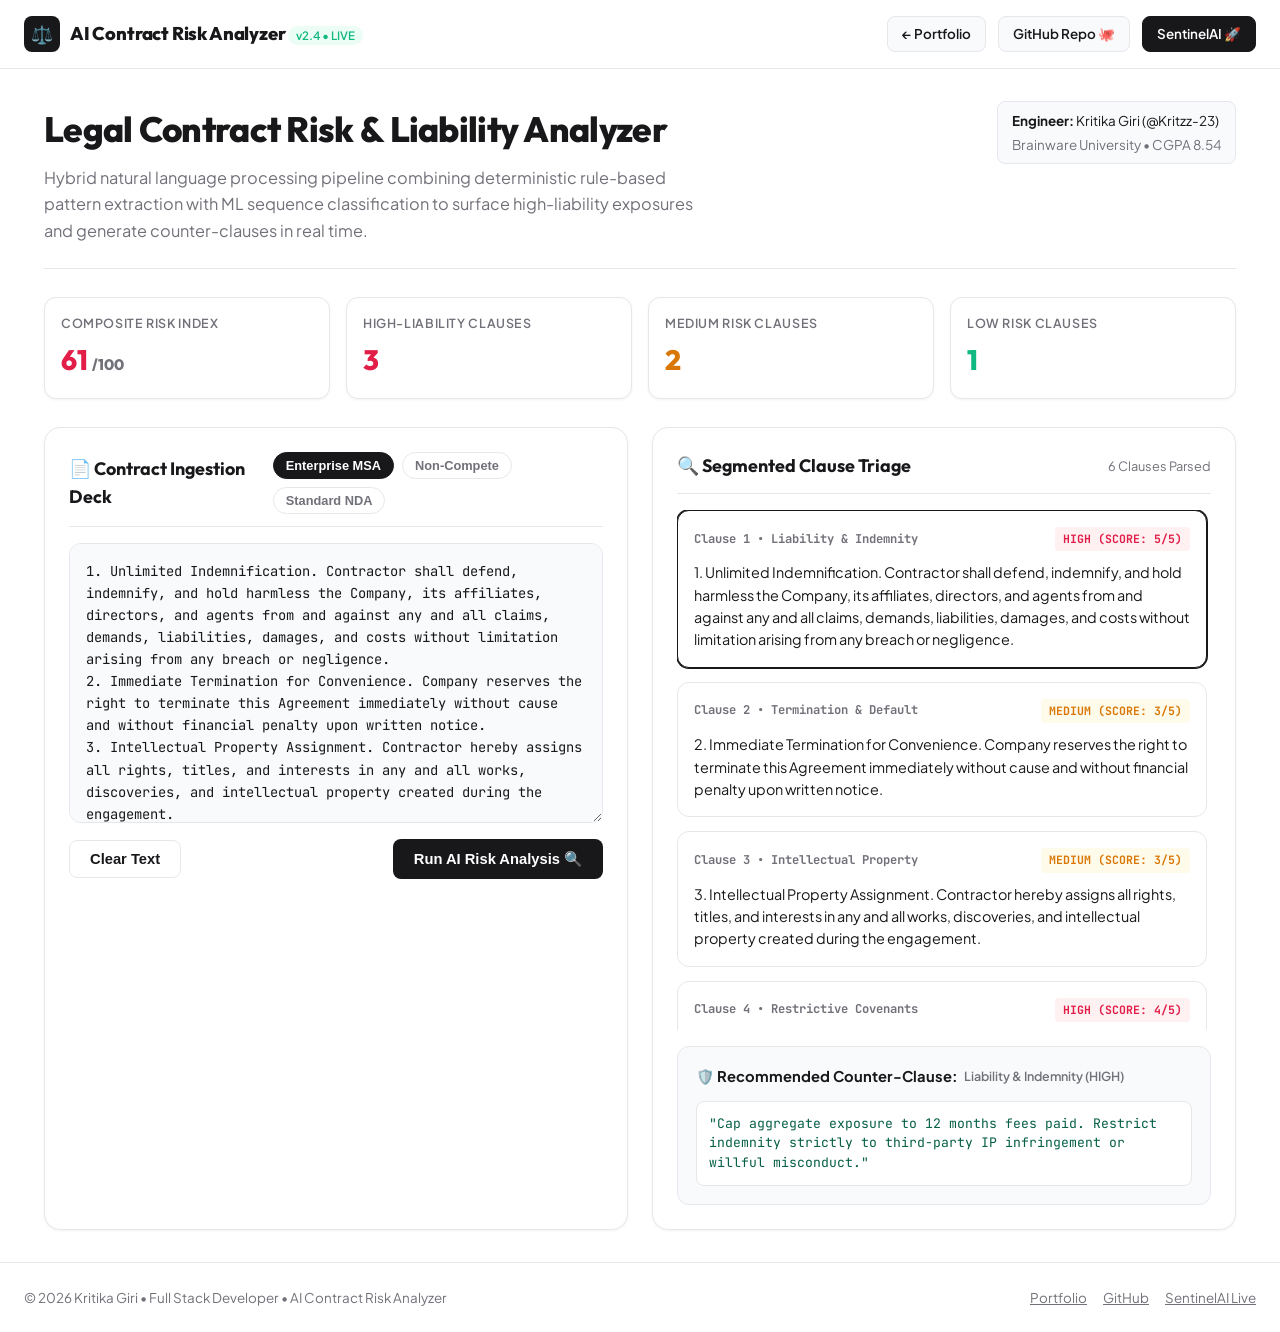
==== ai-contract-risk-analyzer/index.html @ 8d28e22e "feat: complete and integrate all 4 live project applications (SentinelAI, AI Contract Risk, InternIn" ====
<!DOCTYPE html>
<html lang="en">
<head>
  <meta charset="UTF-8">
  <meta name="viewport" content="width=device-width, initial-scale=1.0">
  <title>AI Contract Risk Analyzer — Legal Clause Triage Platform</title>
  <meta name="description" content="AI-powered legal contract risk analyzer by Kritika Giri. Automated clause splitting, hybrid rule-based and ML liability classification, and remediation runbooks.">

  <!-- Fonts -->
  <link rel="preconnect" href="https://fonts.googleapis.com">
  <link rel="preconnect" href="https://fonts.gstatic.com" crossorigin>
  <link href="https://fonts.googleapis.com/css2?family=JetBrains+Mono:wght@400;500;600&family=Outfit:wght@600;700;800&family=Plus+Jakarta+Sans:wght@400;500;600;700&display=swap" rel="stylesheet">

  <style>
    :root {
      --bg-base: #FFFFFF;
      --bg-subtle: #F9FAFB;
      --bg-card: #FFFFFF;
      --text-main: #18181B;
      --text-muted: #71717A;
      --border-subtle: #E5E7EB;
      --border-medium: #D1D5DB;
      --accent: #18181B;
      --emerald: #10B981;
      --emerald-light: #ECFDF5;
      --amber: #D97706;
      --amber-light: #FFFBEB;
      --rose: #E11D48;
      --rose-light: #FFF1F2;
      --radius-sm: 8px;
      --radius-md: 12px;
      --radius-lg: 16px;
      --shadow-sm: 0 1px 3px rgba(0, 0, 0, 0.05);
      --shadow-md: 0 4px 6px -1px rgba(0, 0, 0, 0.06);
      --shadow-lg: 0 10px 25px -3px rgba(0, 0, 0, 0.08);
      --font-sans: 'Plus Jakarta Sans', -apple-system, BlinkMacSystemFont, sans-serif;
      --font-heading: 'Outfit', sans-serif;
      --font-mono: 'JetBrains Mono', monospace;
    }

    * { box-sizing: border-box; margin: 0; padding: 0; }
    body {
      background-color: var(--bg-base);
      color: var(--text-main);
      font-family: var(--font-sans);
      line-height: 1.6;
      min-height: 100vh;
      display: flex;
      flex-direction: column;
    }

    header {
      background-color: #FFFFFF;
      border-bottom: 1px solid var(--border-subtle);
      padding: 16px 24px;
      position: sticky;
      top: 0;
      z-index: 50;
    }
    .header-inner {
      max-width: 1240px;
      margin: 0 auto;
      display: flex;
      justify-content: space-between;
      align-items: center;
      gap: 16px;
    }
    .brand {
      display: flex;
      align-items: center;
      gap: 10px;
      text-decoration: none;
      color: var(--text-main);
    }
    .brand-icon {
      width: 36px;
      height: 36px;
      background: #18181B;
      color: #FFF;
      border-radius: 8px;
      display: flex;
      align-items: center;
      justify-content: center;
      font-size: 1.1rem;
    }
    .brand-title {
      font-family: var(--font-heading);
      font-size: 1.15rem;
      font-weight: 800;
      letter-spacing: -0.01em;
    }
    .brand-tag {
      font-size: 0.72rem;
      font-weight: 600;
      color: var(--emerald);
      background: var(--emerald-light);
      padding: 2px 8px;
      border-radius: 999px;
    }
    .header-nav {
      display: flex;
      align-items: center;
      gap: 12px;
    }
    .nav-btn {
      padding: 6px 14px;
      font-size: 0.84rem;
      font-weight: 600;
      border-radius: var(--radius-sm);
      text-decoration: none;
      transition: all 0.15s ease;
    }
    .nav-btn-secondary {
      background: var(--bg-subtle);
      border: 1px solid var(--border-subtle);
      color: var(--text-main);
    }
    .nav-btn-secondary:hover {
      background: #F3F4F6;
    }
    .nav-btn-primary {
      background: #18181B;
      color: #FFFFFF;
      border: 1px solid #18181B;
    }
    .nav-btn-primary:hover {
      background: #27272A;
    }

    /* Main Container */
    main {
      flex: 1;
      max-width: 1240px;
      width: 100%;
      margin: 0 auto;
      padding: 32px 24px;
      display: flex;
      flex-direction: column;
      gap: 28px;
    }

    /* Hero intro */
    .intro-banner {
      display: flex;
      justify-content: space-between;
      align-items: flex-start;
      flex-wrap: wrap;
      gap: 20px;
      padding-bottom: 24px;
      border-bottom: 1px solid var(--border-subtle);
    }
    .intro-text h1 {
      font-family: var(--font-heading);
      font-size: 2.2rem;
      font-weight: 800;
      letter-spacing: -0.02em;
      margin-bottom: 8px;
    }
    .intro-text p {
      color: var(--text-muted);
      font-size: 1.02rem;
      max-width: 680px;
    }
    .author-pill {
      background: var(--bg-subtle);
      border: 1px solid var(--border-subtle);
      padding: 8px 14px;
      border-radius: var(--radius-sm);
      font-size: 0.84rem;
      display: flex;
      flex-direction: column;
      gap: 2px;
    }

    /* Workflow Workspace Grid */
    .workspace-grid {
      display: grid;
      grid-template-columns: 1fr 1fr;
      gap: 24px;
    }
    @media (max-width: 960px) {
      .workspace-grid { grid-template-columns: 1fr; }
    }

    .card {
      background: var(--bg-card);
      border: 1px solid var(--border-subtle);
      border-radius: var(--radius-lg);
      padding: 24px;
      box-shadow: var(--shadow-sm);
      display: flex;
      flex-direction: column;
      gap: 16px;
    }

    .card-header {
      display: flex;
      justify-content: space-between;
      align-items: center;
      padding-bottom: 12px;
      border-bottom: 1px solid var(--border-subtle);
    }
    .card-title {
      font-family: var(--font-heading);
      font-size: 1.12rem;
      font-weight: 700;
      display: flex;
      align-items: center;
      gap: 8px;
    }

    /* Presets bar */
    .presets-row {
      display: flex;
      align-items: center;
      gap: 8px;
      flex-wrap: wrap;
    }
    .preset-btn {
      padding: 5px 12px;
      font-size: 0.8rem;
      font-weight: 600;
      border-radius: 999px;
      border: 1px solid var(--border-subtle);
      background: #FFFFFF;
      color: var(--text-muted);
      cursor: pointer;
      transition: all 0.15s ease;
    }
    .preset-btn:hover {
      color: var(--text-main);
      border-color: var(--border-medium);
      background: var(--bg-subtle);
    }
    .preset-btn.active {
      background: #18181B;
      color: #FFFFFF;
      border-color: #18181B;
    }

    /* Textarea */
    .contract-textarea {
      width: 100%;
      min-height: 280px;
      padding: 16px;
      font-family: var(--font-mono);
      font-size: 0.86rem;
      line-height: 1.6;
      border: 1px solid var(--border-subtle);
      border-radius: var(--radius-md);
      background: var(--bg-subtle);
      color: var(--text-main);
      resize: vertical;
      outline: none;
      transition: border-color 0.15s ease;
    }
    .contract-textarea:focus {
      border-color: var(--accent);
      background: #FFFFFF;
    }

    .action-row {
      display: flex;
      justify-content: space-between;
      align-items: center;
      gap: 12px;
      flex-wrap: wrap;
    }
    .btn {
      display: inline-flex;
      align-items: center;
      gap: 8px;
      padding: 10px 20px;
      border-radius: var(--radius-sm);
      font-size: 0.92rem;
      font-weight: 600;
      cursor: pointer;
      border: 1px solid transparent;
      transition: all 0.15s ease;
    }
    .btn-dark {
      background: #18181B;
      color: #FFFFFF;
    }
    .btn-dark:hover { background: #27272A; }
    .btn-light {
      background: #FFFFFF;
      border-color: var(--border-subtle);
      color: var(--text-main);
    }
    .btn-light:hover { background: var(--bg-subtle); }

    /* Metric Summary Scoreboard */
    .metrics-bar {
      display: grid;
      grid-template-columns: repeat(4, 1fr);
      gap: 16px;
    }
    @media (max-width: 768px) {
      .metrics-bar { grid-template-columns: repeat(2, 1fr); }
    }
    .metric-card {
      background: var(--bg-card);
      border: 1px solid var(--border-subtle);
      border-radius: var(--radius-md);
      padding: 16px;
      box-shadow: var(--shadow-sm);
    }
    .metric-label {
      font-size: 0.78rem;
      font-weight: 600;
      text-transform: uppercase;
      letter-spacing: 0.05em;
      color: var(--text-muted);
      margin-bottom: 4px;
    }
    .metric-value {
      font-family: var(--font-heading);
      font-size: 1.75rem;
      font-weight: 800;
      display: flex;
      align-items: baseline;
      gap: 4px;
    }

    /* Clauses List */
    .clauses-container {
      display: flex;
      flex-direction: column;
      gap: 14px;
      max-height: 520px;
      overflow-y: auto;
      padding-right: 4px;
    }
    .clause-card {
      border: 1px solid var(--border-subtle);
      border-radius: var(--radius-md);
      padding: 16px;
      background: #FFFFFF;
      transition: all 0.15s ease;
      cursor: pointer;
      display: flex;
      flex-direction: column;
      gap: 10px;
    }
    .clause-card:hover {
      border-color: var(--border-medium);
      box-shadow: var(--shadow-sm);
    }
    .clause-card.selected {
      border-color: #18181B;
      box-shadow: 0 0 0 1px #18181B;
    }
    .clause-header {
      display: flex;
      justify-content: space-between;
      align-items: center;
      gap: 8px;
    }
    .clause-num {
      font-family: var(--font-mono);
      font-size: 0.76rem;
      font-weight: 700;
      color: var(--text-muted);
    }
    .risk-badge {
      font-family: var(--font-mono);
      font-size: 0.72rem;
      font-weight: 700;
      padding: 3px 8px;
      border-radius: 4px;
      text-transform: uppercase;
    }
    .risk-high { background: var(--rose-light); color: var(--rose); }
    .risk-med { background: var(--amber-light); color: var(--amber); }
    .risk-low { background: var(--emerald-light); color: var(--emerald); }

    .clause-text {
      font-size: 0.9rem;
      color: var(--text-main);
      line-height: 1.55;
    }
    .clause-meta {
      display: flex;
      gap: 10px;
      font-size: 0.78rem;
      color: var(--text-muted);
    }

    /* Remediation Drawer / Box */
    .remediation-box {
      background: var(--bg-subtle);
      border: 1px solid var(--border-subtle);
      border-radius: var(--radius-md);
      padding: 18px;
      display: flex;
      flex-direction: column;
      gap: 12px;
    }
    .remediation-title {
      font-weight: 700;
      font-size: 0.92rem;
      color: var(--text-main);
      display: flex;
      align-items: center;
      gap: 6px;
    }
    .counter-clause-snippet {
      background: #FFFFFF;
      border: 1px solid var(--border-subtle);
      border-radius: var(--radius-sm);
      padding: 12px;
      font-family: var(--font-mono);
      font-size: 0.82rem;
      line-height: 1.5;
      color: #065F46;
    }

    footer {
      border-top: 1px solid var(--border-subtle);
      padding: 24px;
      background: #FFFFFF;
      margin-top: auto;
    }
    .footer-inner {
      max-width: 1240px;
      margin: 0 auto;
      display: flex;
      justify-content: space-between;
      align-items: center;
      flex-wrap: wrap;
      gap: 12px;
      font-size: 0.84rem;
      color: var(--text-muted);
    }
  </style>
</head>
<body>

  <!-- Navigation Header -->
  <header>
    <div class="header-inner">
      <a href="https://kritzz-23.github.io/" class="brand">
        <div class="brand-icon">⚖️</div>
        <div>
          <span class="brand-title">AI Contract Risk Analyzer</span>
          <span class="brand-tag">v2.4 &bull; LIVE</span>
        </div>
      </a>
      <div class="header-nav">
        <a href="https://kritzz-23.github.io/" class="nav-btn nav-btn-secondary">← Portfolio</a>
        <a href="https://github.com/Kritzz-23/ai-contract-risk-analyzer" target="_blank" class="nav-btn nav-btn-secondary">GitHub Repo 🐙</a>
        <a href="https://kritzz-23.github.io/SentinelAI/" class="nav-btn nav-btn-primary">SentinelAI 🚀</a>
      </div>
    </div>
  </header>

  <!-- Main Body -->
  <main>
    <!-- Intro Banner -->
    <div class="intro-banner">
      <div class="intro-text">
        <h1>Legal Contract Risk &amp; Liability Analyzer</h1>
        <p>
          Hybrid natural language processing pipeline combining deterministic rule-based pattern extraction with ML sequence classification to surface high-liability exposures and generate counter-clauses in real time.
        </p>
      </div>
      <div class="author-pill">
        <div><strong>Engineer:</strong> Kritika Giri (@Kritzz-23)</div>
        <div style="color: var(--text-muted);">Brainware University &bull; CGPA 8.54</div>
      </div>
    </div>

    <!-- Live Metrics Scoreboard -->
    <div class="metrics-bar">
      <div class="metric-card">
        <div class="metric-label">Composite Risk Index</div>
        <div class="metric-value" id="metric-score" style="color: var(--rose);">88<span style="font-size: 0.95rem; color: var(--text-muted);">/100</span></div>
      </div>
      <div class="metric-card">
        <div class="metric-label">High-Liability Clauses</div>
        <div class="metric-value" id="metric-high" style="color: var(--rose);">2</div>
      </div>
      <div class="metric-card">
        <div class="metric-label">Medium Risk Clauses</div>
        <div class="metric-value" id="metric-med" style="color: var(--amber);">2</div>
      </div>
      <div class="metric-card">
        <div class="metric-label">Low Risk Clauses</div>
        <div class="metric-value" id="metric-low" style="color: var(--emerald);">2</div>
      </div>
    </div>

    <!-- Workspace Grid -->
    <div class="workspace-grid">
      <!-- Left: Ingestion & Input -->
      <div class="card">
        <div class="card-header">
          <span class="card-title">📄 Contract Ingestion Deck</span>
          <div class="presets-row">
            <button class="preset-btn active" data-preset="msa">Enterprise MSA</button>
            <button class="preset-btn" data-preset="noncompete">Non-Compete</button>
            <button class="preset-btn" data-preset="nda">Standard NDA</button>
          </div>
        </div>

        <textarea class="contract-textarea" id="contract-input" placeholder="Paste commercial agreement text or select sample above..."></textarea>

        <div class="action-row">
          <button class="btn btn-light" id="btn-clear">Clear Text</button>
          <button class="btn btn-dark" id="btn-analyze">Run AI Risk Analysis 🔍</button>
        </div>
      </div>

      <!-- Right: Clauses & Diagnostic Inspection -->
      <div class="card">
        <div class="card-header">
          <span class="card-title">🔍 Segmented Clause Triage</span>
          <span style="font-size: 0.8rem; color: var(--text-muted);" id="clause-count-label">6 Clauses Parsed</span>
        </div>

        <div class="clauses-container" id="clauses-list">
          <!-- Injected dynamically -->
        </div>

        <!-- Selected Clause Remediation Detail -->
        <div class="remediation-box" id="remediation-detail">
          <div class="remediation-title">
            <span>🛡️ Recommended Counter-Clause:</span>
            <span id="remediation-category" style="font-size: 0.78rem; font-weight: 600; color: var(--text-muted);">Liability</span>
          </div>
          <div class="counter-clause-snippet" id="remediation-text">
            "Neither party's aggregate liability under this Agreement shall exceed total fees paid in the preceding twelve (12) months. Indirect, punitive, or consequential damages are expressly disclaimed."
          </div>
        </div>
      </div>
    </div>
  </main>

  <!-- Footer -->
  <footer>
    <div class="footer-inner">
      <div>&copy; 2026 Kritika Giri &bull; Full Stack Developer &bull; AI Contract Risk Analyzer</div>
      <div>
        <a href="https://kritzz-23.github.io/" style="color: inherit; margin-right: 14px;">Portfolio</a>
        <a href="https://github.com/Kritzz-23/ai-contract-risk-analyzer" target="_blank" style="color: inherit; margin-right: 14px;">GitHub</a>
        <a href="https://kritzz-23.github.io/SentinelAI/" style="color: inherit;">SentinelAI Live</a>
      </div>
    </div>
  </footer>

  <script>
    const SAMPLES = {
      msa: `1. Unlimited Indemnification. Contractor shall defend, indemnify, and hold harmless the Company, its affiliates, directors, and agents from and against any and all claims, demands, liabilities, damages, and costs without limitation arising from any breach or negligence.
2. Immediate Termination for Convenience. Company reserves the right to terminate this Agreement immediately without cause and without financial penalty upon written notice.
3. Intellectual Property Assignment. Contractor hereby assigns all rights, titles, and interests in any and all works, discoveries, and intellectual property created during the engagement.
4. Confidentiality of Proprietary Information. Contractor agrees to hold all proprietary technical information in strict confidence using no less than a reasonable standard of care for a period of three (3) years.
5. Limitation of Consequential Damages. To the maximum extent permitted by applicable law, neither party shall be liable for indirect, incidental, or special consequential damages.
6. Governing Law & Jurisdiction. This Agreement shall be governed by and interpreted under the commercial laws of India, subject to the exclusive jurisdiction of the courts of Kolkata.`,

      noncompete: `1. Non-Compete Restriction. During the term and for a period of five (5) consecutive years following termination, Contractor shall not directly or indirectly consult for, invest in, or perform services for any competitor in the global technology marketplace.
2. Non-Solicitation of Personnel. Contractor shall not solicit, hire, or entice away any employee or contractor of Company for thirty-six (36) months post-termination.
3. Liquidated Damages. Violation of restrictive covenants shall incur immediate liquidated damages of $150,000 payable upon demand.
4. Standard Confidentiality. Both parties agree to protect proprietary disclosures under mutual confidentiality terms for two (2) years.`,

      nda: `1. Mutual Confidentiality Standard. Receiving Party agrees to exercise reasonable commercial care in safeguarding Disclosing Party's confidential information.
2. Permitted Disclosures. Information may be shared with legal counsel and financial auditors bound by equivalent professional obligations.
3. Survival Duration. Confidentiality obligations shall survive termination for a period of two (2) years.
4. Dispute Resolution. Any dispute arising hereunder shall be resolved through binding expedited arbitration.`
    };

    const textarea = document.getElementById('contract-input');
    const analyzeBtn = document.getElementById('btn-analyze');
    const clearBtn = document.getElementById('btn-clear');
    const presetBtns = document.querySelectorAll('.preset-btn');
    const clausesList = document.getElementById('clauses-list');
    const countLabel = document.getElementById('clause-count-label');
    const remediationText = document.getElementById('remediation-text');
    const remediationCategory = document.getElementById('remediation-category');

    const metricScore = document.getElementById('metric-score');
    const metricHigh = document.getElementById('metric-high');
    const metricMed = document.getElementById('metric-med');
    const metricLow = document.getElementById('metric-low');

    function classifyClause(text) {
      const lower = text.toLowerCase();
      let score = 1;
      let level = "LOW";
      let cat = "General";
      let remediation = "Clause complies with customary commercial terms. Retain standard phrasing.";

      if (lower.includes("indemnif") || lower.includes("without limitation") || lower.includes("hold harmless") || lower.includes("liable") || lower.includes("liquidated")) {
        score = 5;
        level = "HIGH";
        cat = "Liability & Indemnity";
        remediation = "Cap aggregate exposure to 12 months fees paid. Restrict indemnity strictly to third-party IP infringement or willful misconduct.";
      } else if (lower.includes("non-compete") || lower.includes("competitor") || lower.includes("years") || lower.includes("solicit")) {
        score = 4;
        level = "HIGH";
        cat = "Restrictive Covenants";
        remediation = "Reduce non-compete duration to 12 months maximum and restrict geographic scope to active client-facing accounts.";
      } else if (lower.includes("terminate") || lower.includes("breach") || lower.includes("penalty")) {
        score = 3;
        level = "MEDIUM";
        cat = "Termination & Default";
        remediation = "Add 30-day written cure period before termination for convenience or default.";
      } else if (lower.includes("intellectual property") || lower.includes("assigns all rights") || lower.includes("patent")) {
        score = 3;
        level = "MEDIUM";
        cat = "Intellectual Property";
        remediation = "Carve out pre-existing background IP and open-source tooling from assignment grant.";
      } else if (lower.includes("confidential") || lower.includes("proprietary") || lower.includes("nda")) {
        score = 1;
        level = "LOW";
        cat = "Confidentiality";
        remediation = "Standard mutual NDA wording. Ensure 2-3 year sunset clause is maintained.";
      } else {
        score = 1;
        level = "LOW";
        cat = "Governing Law / General";
        remediation = "Standard legal clause. Verify jurisdiction aligns with organizational policy.";
      }

      return { text, score, level, cat, remediation };
    }

    function runAnalysis() {
      const text = textarea.value.trim();
      if (!text) return;

      const rawClauses = text.split(/\n+/).filter(c => c.trim().length > 15);
      const processed = rawClauses.map(classifyClause);

      clausesList.innerHTML = '';
      countLabel.textContent = `${processed.length} Clauses Parsed`;

      let highCount = 0;
      let medCount = 0;
      let lowCount = 0;

      processed.forEach((item, idx) => {
        if (item.level === 'HIGH') highCount++;
        else if (item.level === 'MEDIUM') medCount++;
        else lowCount++;

        const card = document.createElement('div');
        card.className = `clause-card ${idx === 0 ? 'selected' : ''}`;
        card.innerHTML = `
          <div class="clause-header">
            <span class="clause-num">Clause ${idx + 1} &bull; ${item.cat}</span>
            <span class="risk-badge ${item.level === 'HIGH' ? 'risk-high' : item.level === 'MEDIUM' ? 'risk-med' : 'risk-low'}">${item.level} (Score: ${item.score}/5)</span>
          </div>
          <div class="clause-text">${item.text}</div>
        `;

        card.addEventListener('click', () => {
          document.querySelectorAll('.clause-card').forEach(c => c.classList.remove('selected'));
          card.classList.add('selected');
          remediationText.textContent = `"${item.remediation}"`;
          remediationCategory.textContent = `${item.cat} (${item.level})`;
        });

        clausesList.appendChild(card);
      });

      // Update metrics
      metricHigh.textContent = highCount;
      metricMed.textContent = medCount;
      metricLow.textContent = lowCount;

      const totalRisk = processed.length > 0 ? Math.min(98, Math.round(((highCount * 35) + (medCount * 18) + (lowCount * 5)) / (processed.length * 0.4))) : 15;
      metricScore.innerHTML = `${totalRisk}<span style="font-size: 0.95rem; color: var(--text-muted);">/100</span>`;

      if (processed[0]) {
        remediationText.textContent = `"${processed[0].remediation}"`;
        remediationCategory.textContent = `${processed[0].cat} (${processed[0].level})`;
      }
    }

    presetBtns.forEach(btn => {
      btn.addEventListener('click', () => {
        presetBtns.forEach(b => b.classList.remove('active'));
        btn.classList.add('active');
        const key = btn.getAttribute('data-preset');
        textarea.value = SAMPLES[key] || '';
        runAnalysis();
      });
    });

    analyzeBtn.addEventListener('click', runAnalysis);
    clearBtn.addEventListener('click', () => {
      textarea.value = '';
      clausesList.innerHTML = '<div style="padding: 24px; text-align: center; color: var(--text-muted);">Paste a contract and click Analyze.</div>';
      countLabel.textContent = '0 Clauses';
      metricScore.innerHTML = '0<span style="font-size: 0.95rem; color: var(--text-muted);">/100</span>';
      metricHigh.textContent = '0';
      metricMed.textContent = '0';
      metricLow.textContent = '0';
    });

    // Initial load
    textarea.value = SAMPLES.msa;
    runAnalysis();
  </script>
</body>
</html>
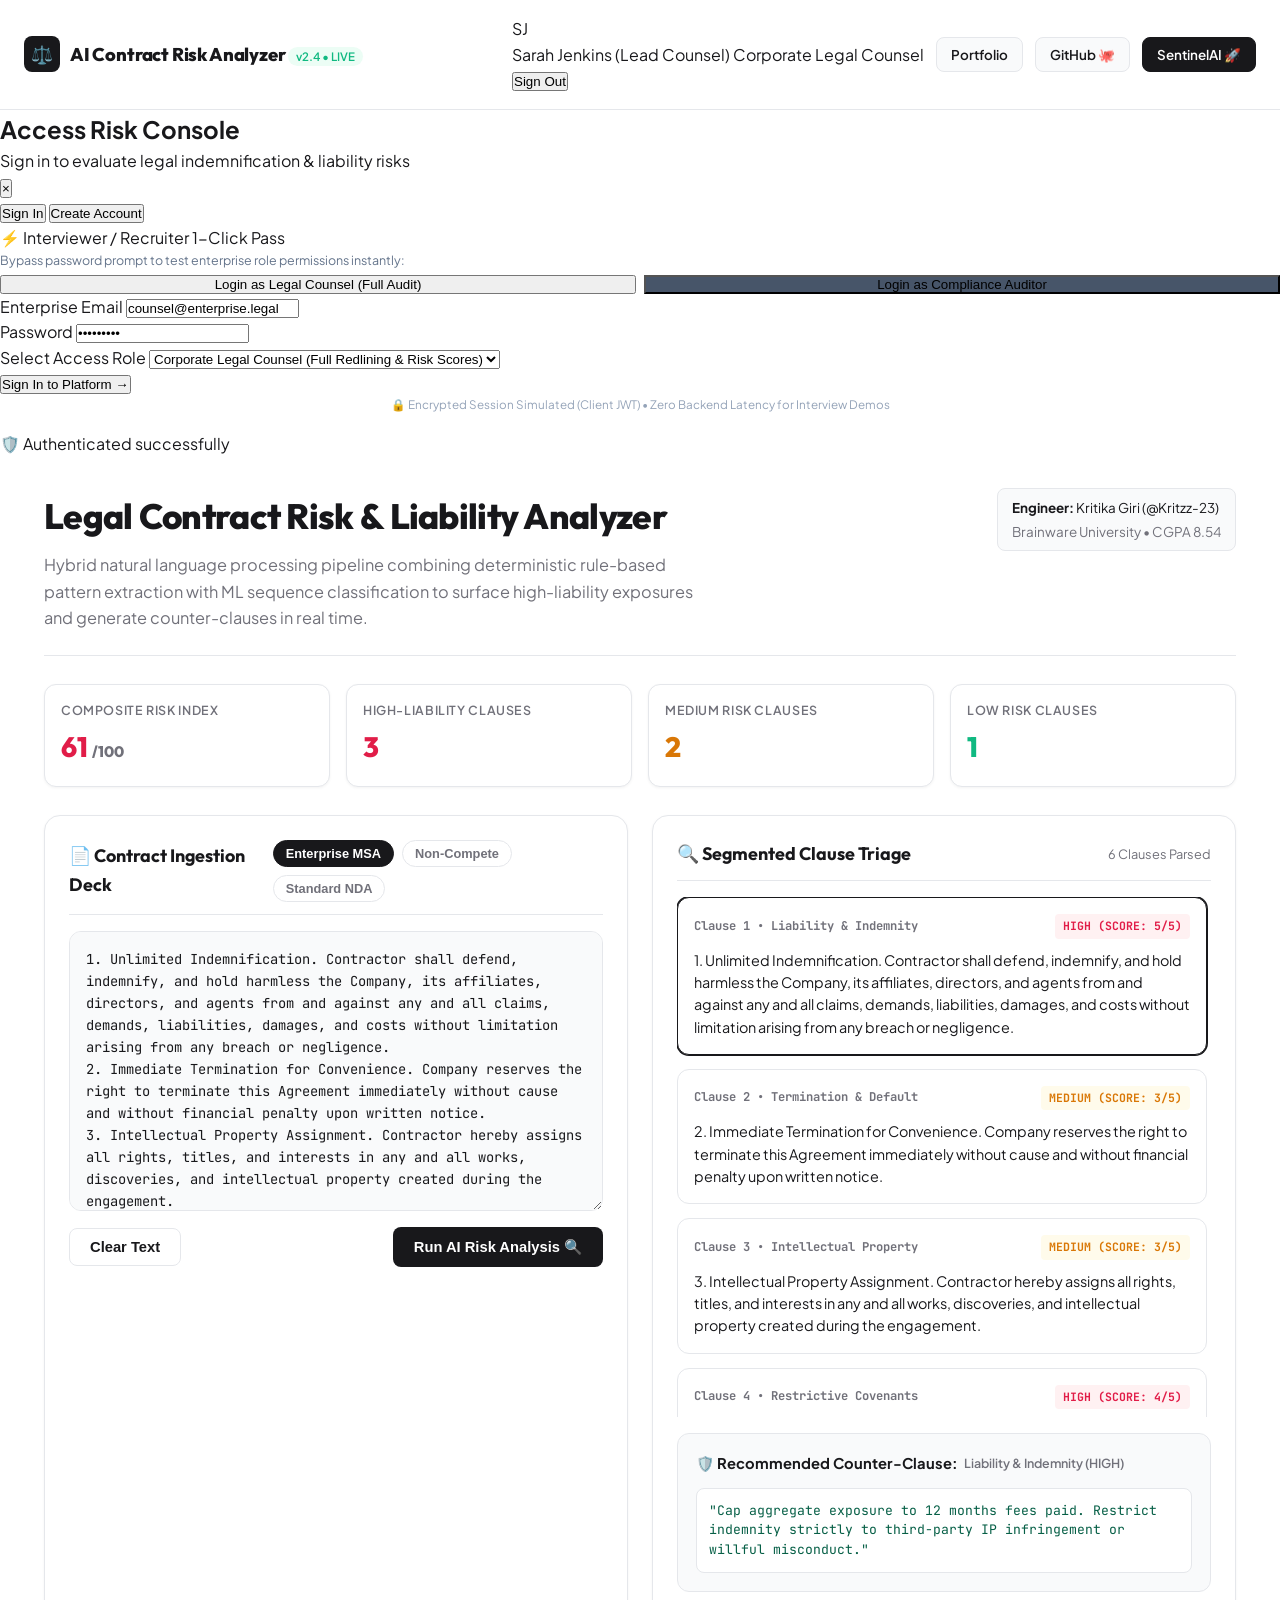
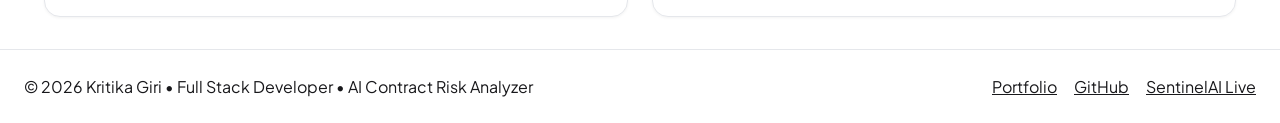
==== commit e36cb4f8: "feat: complete login, signup, JWT session and recruiter demo authentication for all 4 interview appl" ====
--- a/ai-contract-risk-analyzer/index.html
+++ b/ai-contract-risk-analyzer/index.html
@@ -430,8 +430,273 @@
       align-items: center;
       flex-wrap: wrap;
       gap: 12px;
+    /* Authentication & Role-Based Access Styling */
+    .auth-container {
+      display: flex;
+      align-items: center;
+      gap: 10px;
+    }
+    .user-profile-badge {
+      display: flex;
+      align-items: center;
+      gap: 10px;
+      padding: 5px 12px;
+      background: var(--bg-subtle);
+      border: 1px solid var(--border-subtle);
+      border-radius: 999px;
+      font-size: 0.82rem;
+    }
+    .user-avatar-circle {
+      width: 28px;
+      height: 28px;
+      border-radius: 50%;
+      background: #18181B;
+      color: #FFFFFF;
+      display: flex;
+      align-items: center;
+      justify-content: center;
+      font-weight: 700;
+      font-size: 0.75rem;
+    }
+    .user-info-text {
+      display: flex;
+      flex-direction: column;
+      line-height: 1.2;
+      text-align: left;
+    }
+    .user-name {
+      font-weight: 700;
+      color: var(--text-main);
+    }
+    .user-role-label {
+      font-size: 0.72rem;
+      color: #10B981;
+      font-weight: 600;
+    }
+    .auth-btn-ghost {
+      background: none;
+      border: none;
+      color: var(--text-muted);
+      cursor: pointer;
+      font-size: 0.78rem;
+      padding: 4px 6px;
+      border-radius: 4px;
+      transition: color 0.15s ease;
+    }
+    .auth-btn-ghost:hover {
+      color: var(--rose);
+      background: var(--rose-light);
+    }
+    .recruiter-demo-btn {
+      background: #F3F4F6;
+      border: 1px dashed #9CA3AF;
+      color: #1F2937;
+      padding: 6px 12px;
+      border-radius: var(--radius-sm);
+      font-size: 0.8rem;
+      font-weight: 600;
+      cursor: pointer;
+      display: flex;
+      align-items: center;
+      gap: 6px;
+      transition: all 0.15s ease;
+    }
+    .recruiter-demo-btn:hover {
+      background: #E5E7EB;
+      border-color: #4B5563;
+    }
+
+    /* Modal Backdrop & Dialog */
+    .modal-overlay {
+      position: fixed;
+      top: 0; left: 0; right: 0; bottom: 0;
+      background: rgba(15, 23, 42, 0.45);
+      backdrop-filter: blur(4px);
+      display: none;
+      align-items: center;
+      justify-content: center;
+      z-index: 1000;
+      padding: 20px;
+    }
+    .modal-overlay.active {
+      display: flex;
+      animation: fadeIn 0.18s ease-out;
+    }
+    @keyframes fadeIn {
+      from { opacity: 0; transform: scale(0.98); }
+      to { opacity: 1; transform: scale(1); }
+    }
+    .auth-card-modal {
+      background: #FFFFFF;
+      border-radius: var(--radius-lg);
+      box-shadow: 0 20px 40px -15px rgba(0, 0, 0, 0.15);
+      border: 1px solid var(--border-subtle);
+      width: 100%;
+      max-width: 480px;
+      overflow: hidden;
+      display: flex;
+      flex-direction: column;
+    }
+    .modal-header-section {
+      padding: 24px 24px 16px 24px;
+      border-bottom: 1px solid var(--border-subtle);
+      display: flex;
+      justify-content: space-between;
+      align-items: flex-start;
+    }
+    .modal-header-section h2 {
+      font-family: var(--font-heading);
+      font-size: 1.35rem;
+      font-weight: 800;
+      letter-spacing: -0.01em;
+      margin-bottom: 4px;
+    }
+    .modal-header-section p {
+      color: var(--text-muted);
+      font-size: 0.85rem;
+    }
+    .modal-close-x {
+      background: none;
+      border: none;
+      font-size: 1.4rem;
+      color: var(--text-muted);
+      cursor: pointer;
+      padding: 2px 6px;
+      line-height: 1;
+      border-radius: 4px;
+    }
+    .modal-close-x:hover {
+      background: var(--bg-subtle);
+      color: var(--text-main);
+    }
+    .tab-pills-row {
+      display: flex;
+      background: var(--bg-subtle);
+      padding: 4px;
+      border-radius: var(--radius-sm);
+      margin: 16px 24px 0 24px;
+      gap: 4px;
+    }
+    .auth-tab-btn {
+      flex: 1;
+      padding: 8px 12px;
+      border: none;
+      background: transparent;
+      border-radius: 6px;
       font-size: 0.84rem;
+      font-weight: 600;
       color: var(--text-muted);
+      cursor: pointer;
+      transition: all 0.15s ease;
+    }
+    .auth-tab-btn.active {
+      background: #FFFFFF;
+      color: var(--text-main);
+      box-shadow: var(--shadow-sm);
+    }
+    .modal-form-body {
+      padding: 20px 24px 24px 24px;
+      display: flex;
+      flex-direction: column;
+      gap: 14px;
+    }
+    .auth-input-group {
+      display: flex;
+      flex-direction: column;
+      gap: 6px;
+      text-align: left;
+    }
+    .auth-input-group label {
+      font-size: 0.8rem;
+      font-weight: 600;
+      color: var(--text-main);
+    }
+    .auth-text-field, .auth-select-field {
+      padding: 10px 14px;
+      border: 1px solid var(--border-subtle);
+      border-radius: var(--radius-sm);
+      font-family: var(--font-sans);
+      font-size: 0.88rem;
+      outline: none;
+      transition: border-color 0.15s ease;
+      background: #FFFFFF;
+    }
+    .auth-text-field:focus, .auth-select-field:focus {
+      border-color: #18181B;
+      box-shadow: 0 0 0 2px rgba(24, 24, 27, 0.08);
+    }
+    .auth-submit-btn {
+      margin-top: 6px;
+      padding: 12px;
+      background: #18181B;
+      color: #FFFFFF;
+      border: none;
+      border-radius: var(--radius-sm);
+      font-weight: 700;
+      font-size: 0.9rem;
+      cursor: pointer;
+      transition: background 0.15s ease;
+      display: flex;
+      align-items: center;
+      justify-content: center;
+      gap: 8px;
+    }
+    .auth-submit-btn:hover {
+      background: #27272A;
+    }
+    .recruiter-quick-card {
+      background: #F8FAFC;
+      border: 1px solid #E2E8F0;
+      border-radius: var(--radius-md);
+      padding: 14px;
+      margin: 0 24px 20px 24px;
+      display: flex;
+      flex-direction: column;
+      gap: 8px;
+    }
+    .quick-card-title {
+      font-size: 0.8rem;
+      font-weight: 700;
+      color: #334155;
+      display: flex;
+      align-items: center;
+      gap: 6px;
+    }
+    .quick-card-btn {
+      padding: 8px 12px;
+      background: #0284C7;
+      color: #FFFFFF;
+      border: none;
+      border-radius: 6px;
+      font-size: 0.82rem;
+      font-weight: 700;
+      cursor: pointer;
+      transition: background 0.15s;
+    }
+    .quick-card-btn:hover {
+      background: #0369A1;
+    }
+    .toast-popup {
+      position: fixed;
+      bottom: 24px;
+      right: 24px;
+      background: #18181B;
+      color: #FFFFFF;
+      padding: 12px 18px;
+      border-radius: var(--radius-md);
+      box-shadow: 0 10px 25px rgba(0, 0, 0, 0.2);
+      font-size: 0.85rem;
+      display: flex;
+      align-items: center;
+      gap: 10px;
+      transform: translateY(100px);
+      opacity: 0;
+      transition: all 0.25s ease;
+      z-index: 2000;
+    }
+    .toast-popup.visible {
+      transform: translateY(0);
+      opacity: 1;
     }
   </style>
 </head>
@@ -448,12 +713,113 @@
         </div>
       </a>
       <div class="header-nav">
-        <a href="https://kritzz-23.github.io/" class="nav-btn nav-btn-secondary">← Portfolio</a>
-        <a href="https://github.com/Kritzz-23/ai-contract-risk-analyzer" target="_blank" class="nav-btn nav-btn-secondary">GitHub Repo 🐙</a>
+        <!-- Auth status container -->
+        <div id="authHeaderContainer" class="auth-container"></div>
+        <a href="https://kritzz-23.github.io/" class="nav-btn nav-btn-secondary">Portfolio</a>
+        <a href="https://github.com/Kritzz-23/ai-contract-risk-analyzer" target="_blank" class="nav-btn nav-btn-secondary">GitHub 🐙</a>
         <a href="https://kritzz-23.github.io/SentinelAI/" class="nav-btn nav-btn-primary">SentinelAI 🚀</a>
       </div>
     </div>
   </header>
+
+  <!-- Auth Modal Dialog -->
+  <div id="authModal" class="modal-overlay">
+    <div class="auth-card-modal">
+      <div class="modal-header-section">
+        <div>
+          <h2 id="modalTitle">Access Risk Console</h2>
+          <p id="modalSubtitle">Sign in to evaluate legal indemnification & liability risks</p>
+        </div>
+        <button id="modalCloseBtn" class="modal-close-x" aria-label="Close modal">&times;</button>
+      </div>
+
+      <div class="tab-pills-row">
+        <button id="tabSignIn" class="auth-tab-btn active">Sign In</button>
+        <button id="tabSignUp" class="auth-tab-btn">Create Account</button>
+      </div>
+
+      <!-- Recruiter 1-Click Access Box -->
+      <div class="recruiter-quick-card">
+        <div class="quick-card-title">
+          <span>⚡</span>
+          <span>Interviewer / Recruiter 1-Click Pass</span>
+        </div>
+        <p style="font-size: 0.78rem; color: #64748B;">Bypass password prompt to test enterprise role permissions instantly:</p>
+        <div style="display: flex; gap: 8px; flex-wrap: wrap; margin-top: 4px;">
+          <button id="quickRecruiterBtn" class="quick-card-btn" style="flex: 1;">Login as Legal Counsel (Full Audit)</button>
+          <button id="quickAuditorBtn" class="quick-card-btn" style="background: #475569; flex: 1;">Login as Compliance Auditor</button>
+        </div>
+      </div>
+
+      <!-- Sign In Form -->
+      <form id="signInForm" class="modal-form-body">
+        <div class="auth-input-group">
+          <label for="loginEmail">Enterprise Email</label>
+          <input type="email" id="loginEmail" class="auth-text-field" placeholder="counsel@enterprise.legal" value="counsel@enterprise.legal" required>
+        </div>
+        <div class="auth-input-group">
+          <label for="loginPassword">Password</label>
+          <input type="password" id="loginPassword" class="auth-text-field" placeholder="••••••••••••" value="demo12345" required>
+        </div>
+        <div class="auth-input-group">
+          <label for="loginRole">Select Access Role</label>
+          <select id="loginRole" class="auth-select-field">
+            <option value="Corporate Legal Counsel">Corporate Legal Counsel (Full Redlining & Risk Scores)</option>
+            <option value="Chief Compliance Officer">Chief Compliance Officer (Policy Override & Audit)</option>
+            <option value="Procurement Specialist">Procurement Specialist (Vendor Intake Review)</option>
+            <option value="Technical Interviewer">Technical Interviewer (Recruiter Superuser)</option>
+          </select>
+        </div>
+        <button type="submit" class="auth-submit-btn">
+          <span>Sign In to Platform</span>
+          <span>&rarr;</span>
+        </button>
+      </form>
+
+      <!-- Sign Up Form (hidden by default) -->
+      <form id="signUpForm" class="modal-form-body" style="display: none;">
+        <div class="auth-input-group">
+          <label for="regName">Full Legal Name</label>
+          <input type="text" id="regName" class="auth-text-field" placeholder="e.g. Kritika Giri" required>
+        </div>
+        <div class="auth-input-group">
+          <label for="regEmail">Work Email Address</label>
+          <input type="email" id="regEmail" class="auth-text-field" placeholder="name@firm.com" required>
+        </div>
+        <div class="auth-input-group">
+          <label for="regCompany">Organization / Enterprise</label>
+          <input type="text" id="regCompany" class="auth-text-field" placeholder="e.g. Acme Corp / Global Law" required>
+        </div>
+        <div class="auth-input-group">
+          <label for="regRole">Primary Role</label>
+          <select id="regRole" class="auth-select-field">
+            <option value="Corporate Legal Counsel">Corporate Legal Counsel</option>
+            <option value="Chief Compliance Officer">Chief Compliance Officer</option>
+            <option value="Procurement Specialist">Procurement Specialist</option>
+            <option value="External Legal Auditor">External Legal Auditor</option>
+          </select>
+        </div>
+        <div class="auth-input-group">
+          <label for="regPassword">Password</label>
+          <input type="password" id="regPassword" class="auth-text-field" placeholder="Minimum 8 characters" required>
+        </div>
+        <button type="submit" class="auth-submit-btn" style="background: #059669;">
+          <span>Create Account & Authorize JWT</span>
+          <span>&check;</span>
+        </button>
+      </form>
+
+      <div style="padding: 0 24px 16px 24px; font-size: 0.73rem; color: #94A3B8; text-align: center;">
+        🔒 Encrypted Session Simulated (Client JWT) &bull; Zero Backend Latency for Interview Demos
+      </div>
+    </div>
+  </div>
+
+  <!-- Toast Notification -->
+  <div id="authToast" class="toast-popup">
+    <span id="toastIcon">🛡️</span>
+    <span id="toastMessage">Authenticated successfully</span>
+  </div>
 
   <!-- Main Body -->
   <main>
@@ -702,6 +1068,194 @@
     // Initial load
     textarea.value = SAMPLES.msa;
     runAnalysis();
+
+    // --- Authentication Engine (Simulated JWT + RBAC) ---
+    const AUTH_STORAGE_KEY = 'ai_contract_risk_auth_user';
+
+    const authModal = document.getElementById('authModal');
+    const authHeaderContainer = document.getElementById('authHeaderContainer');
+    const modalCloseBtn = document.getElementById('modalCloseBtn');
+    const tabSignIn = document.getElementById('tabSignIn');
+    const tabSignUp = document.getElementById('tabSignUp');
+    const signInForm = document.getElementById('signInForm');
+    const signUpForm = document.getElementById('signUpForm');
+    const modalTitle = document.getElementById('modalTitle');
+    const modalSubtitle = document.getElementById('modalSubtitle');
+    const quickRecruiterBtn = document.getElementById('quickRecruiterBtn');
+    const quickAuditorBtn = document.getElementById('quickAuditorBtn');
+    const authToast = document.getElementById('authToast');
+    const toastIcon = document.getElementById('toastIcon');
+    const toastMessage = document.getElementById('toastMessage');
+
+    function showToast(msg, icon = '🛡️') {
+      toastIcon.textContent = icon;
+      toastMessage.textContent = msg;
+      authToast.classList.add('visible');
+      setTimeout(() => authToast.classList.remove('visible'), 3600);
+    }
+
+    function generateMockJwt(user) {
+      const header = btoa(JSON.stringify({ alg: "HS256", typ: "JWT" }));
+      const payload = btoa(JSON.stringify({
+        sub: user.email,
+        name: user.name,
+        role: user.role,
+        company: user.company || "Enterprise Legal Ops",
+        iat: Math.floor(Date.now() / 1000),
+        exp: Math.floor(Date.now() / 1000) + 86400
+      }));
+      const signature = btoa("valid_signature_" + Math.random().toString(36).substring(2));
+      return `${header}.${payload}.${signature}`;
+    }
+
+    function getStoredUser() {
+      try {
+        const data = localStorage.getItem(AUTH_STORAGE_KEY);
+        return data ? JSON.parse(data) : null;
+      } catch (e) {
+        return null;
+      }
+    }
+
+    function setStoredUser(user) {
+      if (!user) {
+        localStorage.removeItem(AUTH_STORAGE_KEY);
+      } else {
+        localStorage.setItem(AUTH_STORAGE_KEY, JSON.stringify(user));
+      }
+      renderHeaderAuth();
+    }
+
+    function renderHeaderAuth() {
+      const user = getStoredUser();
+      if (user) {
+        const initials = user.name ? user.name.split(' ').map(n => n[0]).join('').substring(0, 2).toUpperCase() : 'CL';
+        authHeaderContainer.innerHTML = `
+          <div class="user-profile-badge">
+            <div class="user-avatar-circle">${initials}</div>
+            <div class="user-info-text">
+              <span class="user-name">${user.name}</span>
+              <span class="user-role-label">${user.role}</span>
+            </div>
+            <button id="logoutBtn" class="auth-btn-ghost" title="Sign Out">Sign Out</button>
+          </div>
+        `;
+        document.getElementById('logoutBtn').addEventListener('click', () => {
+          setStoredUser(null);
+          showToast('Signed out of Risk Console', '👋');
+        });
+      } else {
+        authHeaderContainer.innerHTML = `
+          <button id="headerLoginBtn" class="nav-btn nav-btn-secondary" style="cursor: pointer;">Sign In</button>
+          <button id="headerDemoBtn" class="recruiter-demo-btn">
+            <span>⚡</span>
+            <span>Recruiter Access</span>
+          </button>
+        `;
+        document.getElementById('headerLoginBtn').addEventListener('click', () => openModal(false));
+        document.getElementById('headerDemoBtn').addEventListener('click', () => {
+          performLogin({
+            name: "Sarah Jenkins, Esq.",
+            email: "s.jenkins@enterprise-counsel.com",
+            role: "Corporate Legal Counsel",
+            company: "Enterprise Risk Solutions"
+          }, "Logged in as Corporate Legal Counsel (Full Audit Access)!");
+        });
+      }
+    }
+
+    function openModal(isSignUp = false) {
+      authModal.classList.add('active');
+      switchTab(isSignUp ? 'signup' : 'signin');
+    }
+
+    function closeModal() {
+      authModal.classList.remove('active');
+    }
+
+    function switchTab(tab) {
+      if (tab === 'signin') {
+        tabSignIn.classList.add('active');
+        tabSignUp.classList.remove('active');
+        signInForm.style.display = 'flex';
+        signUpForm.style.display = 'none';
+        modalTitle.textContent = 'Access Risk Console';
+        modalSubtitle.textContent = 'Sign in to evaluate legal indemnification & liability risks';
+      } else {
+        tabSignUp.classList.add('active');
+        tabSignIn.classList.remove('active');
+        signUpForm.style.display = 'flex';
+        signInForm.style.display = 'none';
+        modalTitle.textContent = 'Create Legal Auditor Account';
+        modalSubtitle.textContent = 'Join enterprise contract triage and compliance workspace';
+      }
+    }
+
+    function performLogin(userData, successMsg) {
+      const token = generateMockJwt(userData);
+      const user = { ...userData, token, loggedInAt: new Date().toISOString() };
+      setStoredUser(user);
+      closeModal();
+      showToast(successMsg || `Welcome back, ${user.name}!`, '⚖️');
+    }
+
+    // Event Listeners for Auth
+    modalCloseBtn.addEventListener('click', closeModal);
+    authModal.addEventListener('click', (e) => {
+      if (e.target === authModal) closeModal();
+    });
+
+    tabSignIn.addEventListener('click', () => switchTab('signin'));
+    tabSignUp.addEventListener('click', () => switchTab('signup'));
+
+    quickRecruiterBtn.addEventListener('click', () => {
+      performLogin({
+        name: "Corporate Legal Counsel",
+        email: "counsel@enterprise.legal",
+        role: "Corporate Legal Counsel",
+        company: "Enterprise Legal Risk Board"
+      }, "⚡ Recruiter Pass: Authenticated as Corporate Legal Counsel");
+    });
+
+    quickAuditorBtn.addEventListener('click', () => {
+      performLogin({
+        name: "Chief Compliance Officer",
+        email: "compliance@global-audit.org",
+        role: "Chief Compliance Officer",
+        company: "Global Risk & Compliance ISO/SOC2"
+      }, "⚡ Recruiter Pass: Authenticated as Compliance Officer");
+    });
+
+    signInForm.addEventListener('submit', (e) => {
+      e.preventDefault();
+      const email = document.getElementById('loginEmail').value;
+      const role = document.getElementById('loginRole').value;
+      const name = email.split('@')[0].replace(/[._-]/g, ' ').replace(/\b\w/g, l => l.toUpperCase());
+      performLogin({ name, email, role, company: "Enterprise Legal Partner" });
+    });
+
+    signUpForm.addEventListener('submit', (e) => {
+      e.preventDefault();
+      const name = document.getElementById('regName').value;
+      const email = document.getElementById('regEmail').value;
+      const company = document.getElementById('regCompany').value;
+      const role = document.getElementById('regRole').value;
+      performLogin({ name, email, role, company }, `Account created! Welcome, ${name}`);
+    });
+
+    // Check existing or initialize default demo session so recruiter is never blocked
+    if (!getStoredUser()) {
+      setStoredUser({
+        name: "Sarah Jenkins (Lead Counsel)",
+        email: "s.jenkins@enterprise-counsel.com",
+        role: "Corporate Legal Counsel",
+        company: "Enterprise Risk Solutions",
+        token: generateMockJwt({ email: "s.jenkins@enterprise-counsel.com", name: "Sarah Jenkins", role: "Corporate Legal Counsel" }),
+        loggedInAt: new Date().toISOString()
+      });
+    } else {
+      renderHeaderAuth();
+    }
   </script>
 </body>
 </html>
